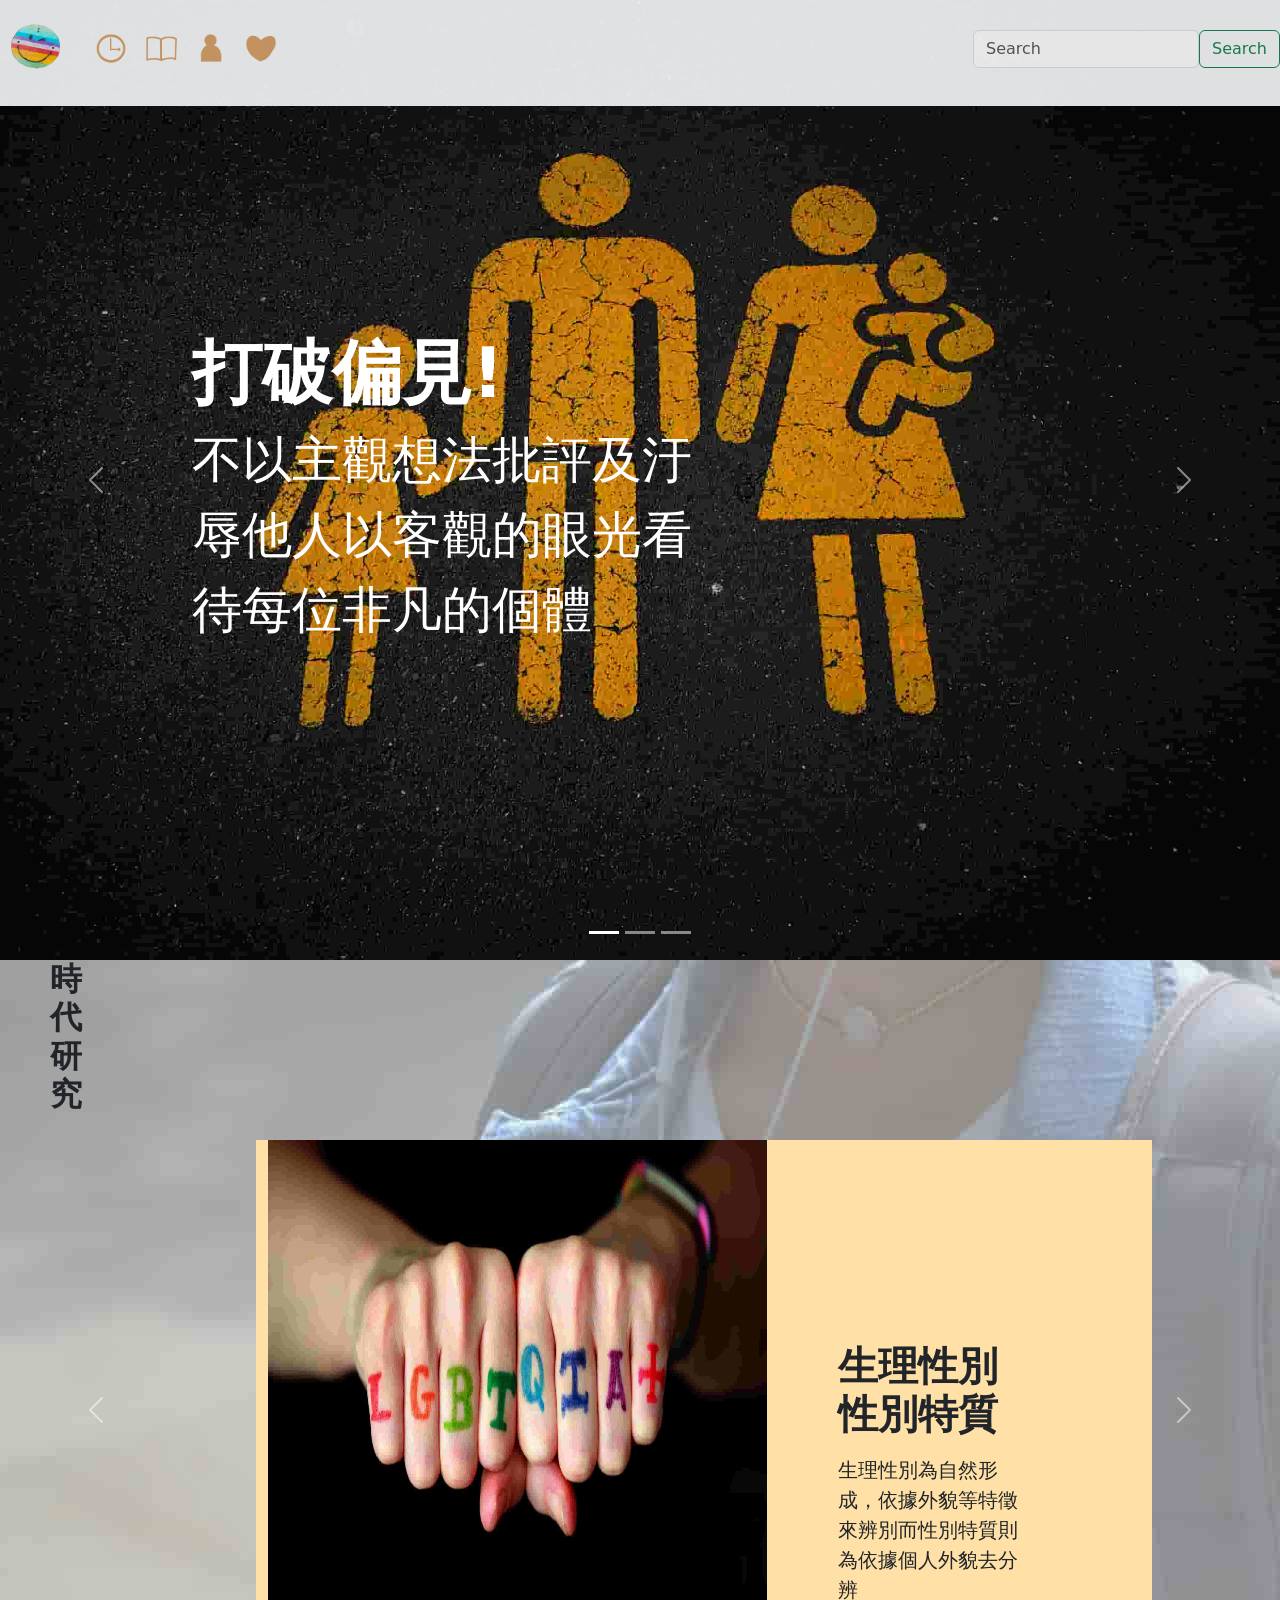
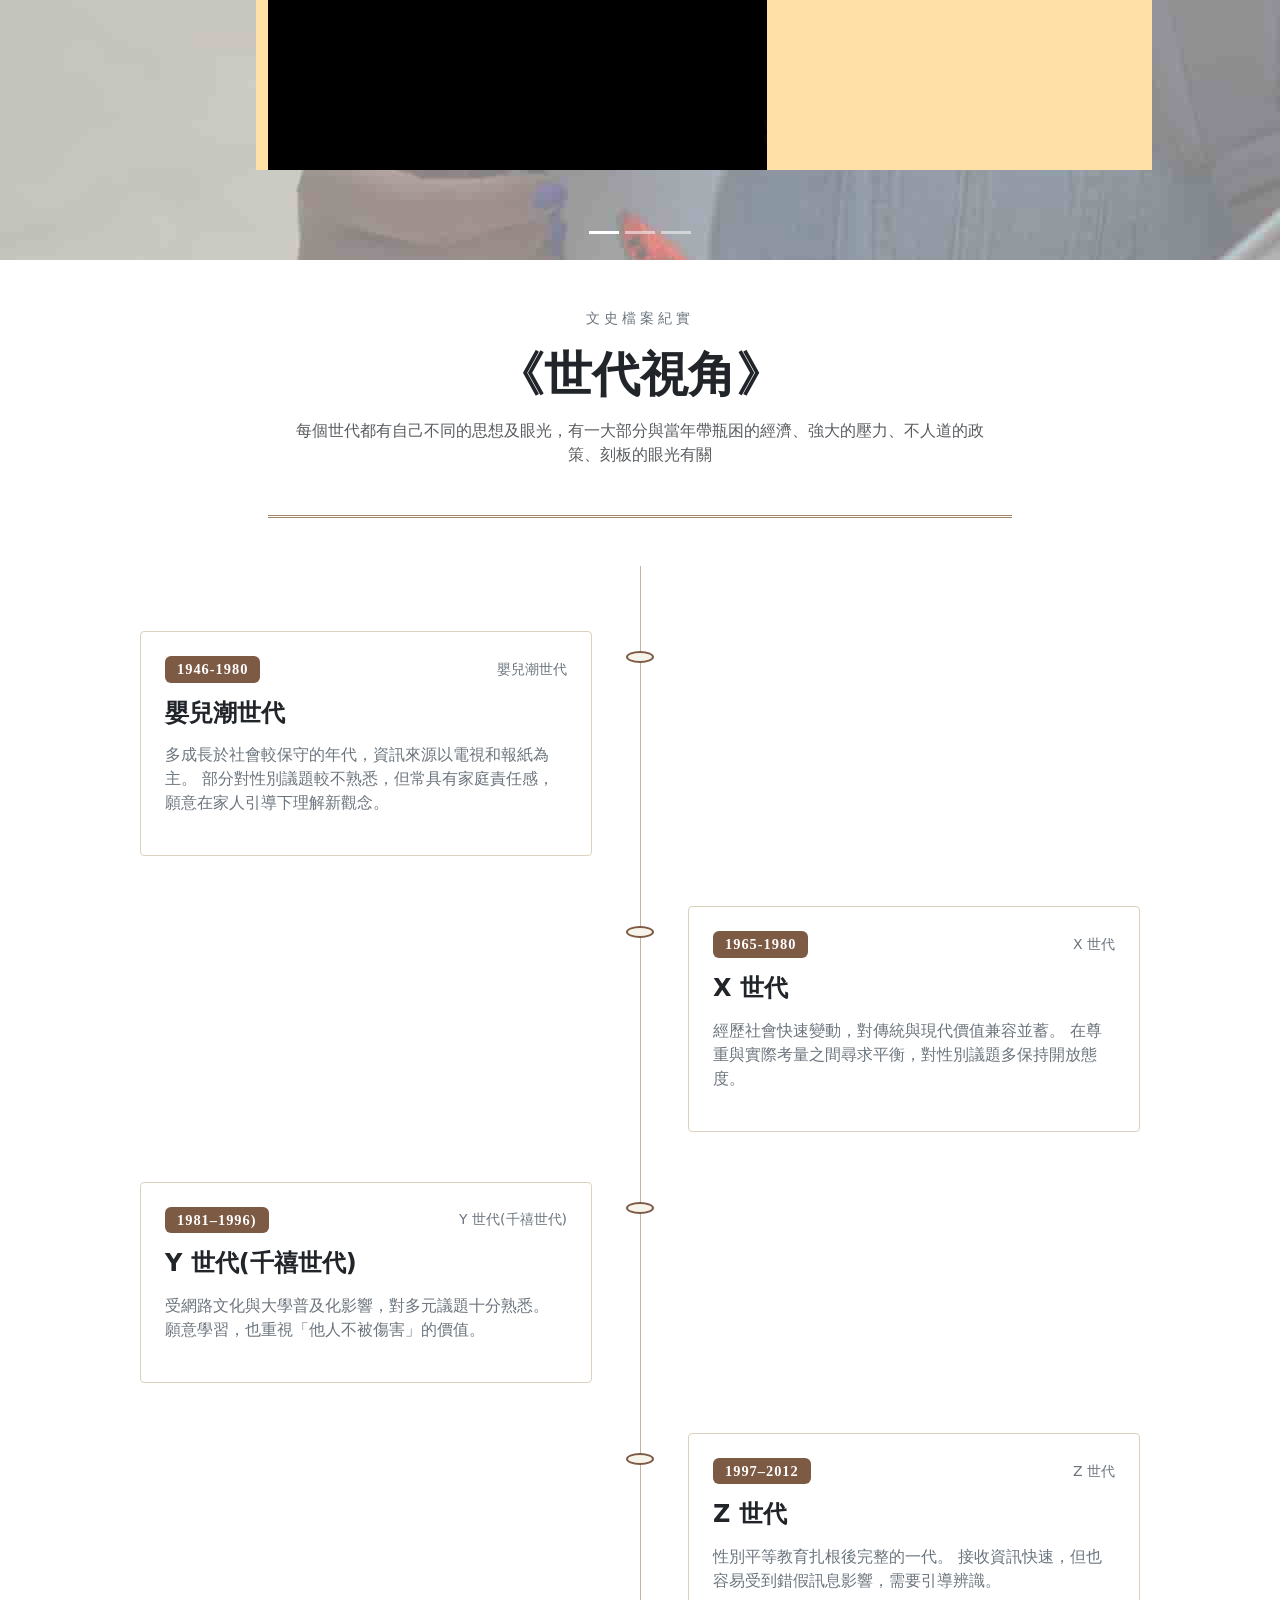
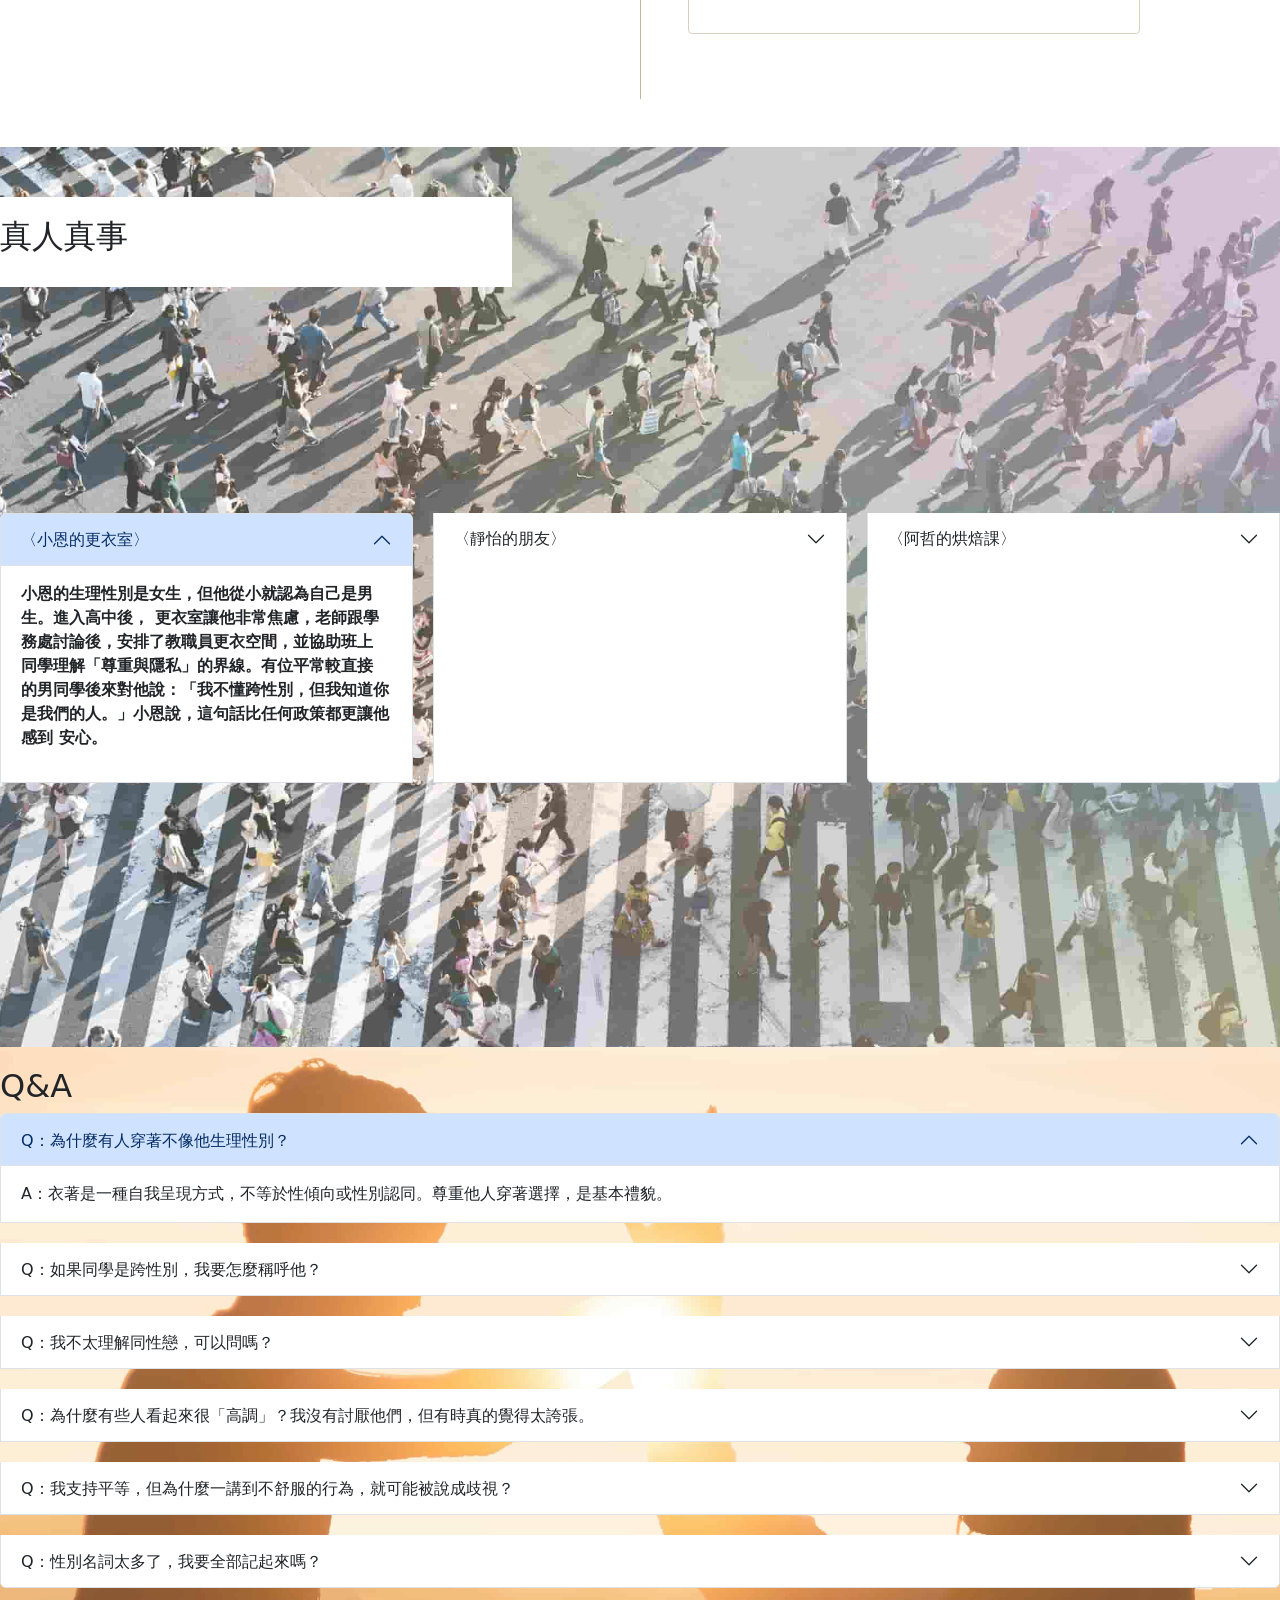
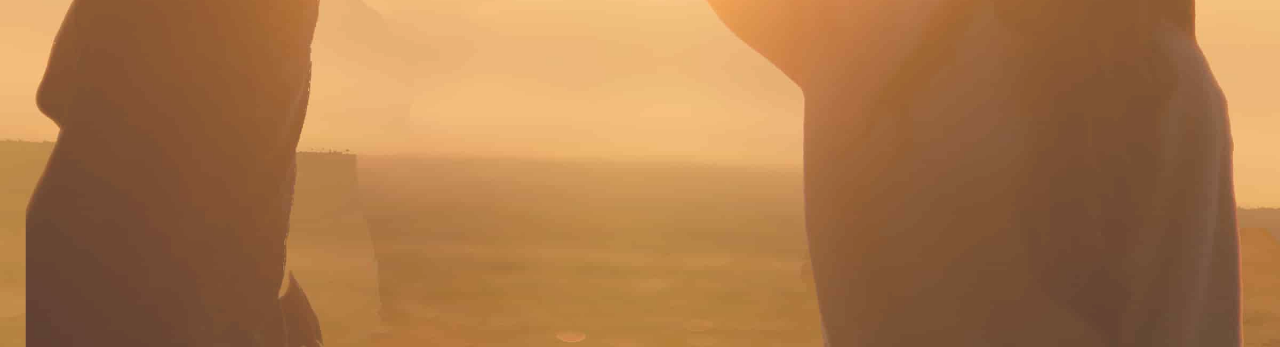
==== WWW/index.html @ a71e32b4 "Add files via upload" ====
<!doctype html>
<html>
    <head>
        <meta charset="utf-8">
        <meta http-equiv="X-UA-Compatible" content="IE=edge">
        <meta name="viewport" content="width=device-width, initial-scale=1.0">
        <title>性世代新性別</title>
        <link href="../css/bootstrap-5.3.8.css" rel="stylesheet" type="text/css">
        <link rel="stylesheet" href="../css/all.css">
        <link rel="shortcut icon" href="../images/tiitle icon.png" type="image/x-icon">
    </head>

    <body>
        <nav class="navbar fixed-top navbar-expand-lg navbar-light bg-light">
             <a class="navbar-brand" href="#">
                <div class="logo">
                    <img src="../images/logo.png" alt="">
                </div>
            </a>
            <button class="navbar-toggler" type="button" data-bs-toggle="collapse" data-bs-target="#navbarSupportedContent1" aria-controls="navbarSupportedContent1" aria-expanded="false" aria-label="Toggle navigation">
                <span class="navbar-toggler-icon"></span>
            </button>
            <div class="collapse navbar-collapse mb-2" id="navbarSupportedContent1">
                 <a class="nav-link" href="#r1"><img src="../images/TIME.png" alt=""></a>
                 <a class="nav-link" href="#r2"><img src="../images/history.png" alt=""></a>
                 <a class="nav-link" href="#r3"><img src="../images/people.png" alt=""></a>
                 <a class="nav-link" href="#r4"><img src="../images/hreart.png" alt=""></a>
                <form class="d-flex ms-auto my-lg-0">
                    <input class="form-control" type="search" placeholder="Search" aria-label="Search">
                    <button class="btn btn-outline-success" type="submit">Search</button>
                </form>
            </div>
        </nav>
        <section id="#">
            <div id="carouselExampleIndicatorhome" class="carousel slide" data-bs-ride="carousel" style="background-color: grey">
                <ol class="carousel-indicators">
                    <div data-bs-target="#carouselExampleIndicatorhome" data-bs-slide-to="0" class="active"></div>
                    <div data-bs-target="#carouselExampleIndicatorhome" data-bs-slide-to="1"></div>
                    <div data-bs-target="#carouselExampleIndicatorhome" data-bs-slide-to="2"></div>
                </ol>
                <div class="carousel-inner" role="listbox">
                    <div class="carousel-item active">
                        <img class="d-block mx-auto w-100 h-100" src="../images/1b.jpg" alt="First slide">
                        <div class="carousel-caption my-0-con">
                            <h1 class="fw-bold">打破偏見!</h1>
                            <p>不以主觀想法批評及汙辱他人以客觀的眼光看待每位非凡的個體</p>
                        </div>
                    </div>
                    <div class="carousel-item"> <img class="d-block mx-auto w-100 h-100" src="../images/1b2.jpg" alt="Second slide">
                        <div class="carousel-caption my-0-con">
                            <h1>給予尊重</h1>
                            <p>面對各式人群不排擠、嘲笑給予尊重接納所有與身具來擁有不同特殊認同的靈魂</p>
                        </div>
                    </div>
                    <div class="carousel-item">
                        <img class="d-block mx-auto w-100 h-100" src="../images/1b3.jpg" alt="Third slide">
                        <div class="carousel-caption my-0-con">
                            <h1>不分他她</h1>
                            <p>不再以客觀的他她去分辨，改以他人所認為的性別認同去稱呼</p>
                        </div>
                    </div>

                    <a class="carousel-control-prev" href="#carouselExampleIndicatorhome" role="button" data-bs-slide="prev">
                        <span class="carousel-control-prev-icon" aria-hidden="true"></span>
                        <span class="visually-hidden">Previous</span>
                    </a>
                    <a class="carousel-control-next" href="#carouselExampleIndicatorhome" role="button" data-bs-slide="next">
                        <span class="carousel-control-next-icon" aria-hidden="true">
                        </span>
                        <span class="visually-hidden">Next</span>
                    </a>
                </div>
            </div>
        </section>

        
        <section id="r1">
            
            <div class="car-sub">
                <div id="carouselExampleIndicators1" class="carousel slide" data-bs-ride="carousel" style="position: relative;">
                    <div class="r1-tit ">
                        <h2 class="fw-bold position-absolute h-100 w-100">時代研究</h2>
                    </div>
                    <ol class="carousel-indicators">
                        <div data-bs-target="#carouselExampleIndicatorhome" data-bs-slide-to="0" class="active"></div>
                        <div data-bs-target="#carouselExampleIndicatorhome" data-bs-slide-to="1"></div>
                        <div data-bs-target="#carouselExampleIndicatorhome" data-bs-slide-to="2"></div>
                    </ol>
                    <div class="carousel-inner" role="listbox">
                        <div class="carousel-item active">
                            <div class="r1-sub">
                                
                                <div class="card-r1">
                                    <div class="container">
                                        <div class="row">
                                            <img class="d-block mx-auto col-sm-12 col-md-7 my-r1-img w-90 h-100" src="../images/2b2.jpg" alt="First slide">
                                            <div class="carousel-caption d-block col-sm-12 col-md-5 my-r1-con text-dark text-start">
                                                <h1 class="fw-bold my-r1-con">生理性別<br>性別特質</h1>
                                                <p class="my-r1-con">生理性別為自然形成，依據外貌等特徵來辨別而性別特質則為依據個人外貌去分辨</p>
                                            </div>
                                        </div>
                                    </div>
                                </div>
                            </div>
                        </div>

                        <div class="carousel-item">
                            <div class="r1-sub">
                                <div class="card-r1">
                                    <div class="container">
                                        <div class="row">
                                            <img class="d-block mx-auto col-sm-12 col-md-7 my-r1-img w-90 h-100" src="../images/2b3.jpg" alt="First slide">
                                            <div class="carousel-caption d-block col-sm-12 col-md-5 my-r1-con text-dark text-start">
                                                <h1 class="fw-bold my-r1-con">性傾向<br>性認同</h1>
                                                <p class="my-r1-con">倆者差別在於前者為對於感情方面的認知，後者為對於自身性別感受的位置</p>
                                            </div>
                                        </div>
                                    </div>
                                </div>
                            </div>
                        </div>
                        <div class="carousel-item">
                            <div class="r1-sub">
                                <div class="card-r1">
                                    <div class="container">
                                        <div class="row">
                                            <img class="d-block mx-auto col-sm-12 col-md-7 my-r1-img w-90 h-100" src="../images/2b.jpg" alt="First slide">
                                            <div class="carousel-caption d-block col-sm-12 col-md-5 my-r1-con text-dark  text-start">
                                                <h1 class="fw-bold my-r1-con">迷思<br>澄清</h1>
                                                <p class="my-r1-con">每個人的外貌天生就不同，非所有女性都應有著溫柔體貼的個性；男性也非所有都應堅強且勇敢</p>
                                            </div>
                                        </div>
                                    </div>
                                </div>
                            </div>
                        </div>
                    </div>
                
            
                    
                    
                    <a class="carousel-control-prev" href="#carouselExampleIndicators1" role="button" data-bs-slide="prev">
                        <span class="carousel-control-prev-icon" aria-hidden="true"></span>
                        <span class="visually-hidden">Previous</span>
                    </a>
                    <a class="carousel-control-next" href="#carouselExampleIndicators1" role="button" data-bs-slide="next">
                        <span class="carousel-control-next-icon" aria-hidden="true"></span>
                        <span class="visually-hidden">Next</span>
                    </a>
                </div>
            </div>
        </section>


        <section id="r2">
             <header class="container mt-5 mb-5 text-center">
        <div class="history-header col-lg-8 mx-auto">
            <p class="text-uppercase mb-2 text-secondary" style="letter-spacing: 4px; font-size: 0.9rem;">文史檔案紀實</p>
            <h1 class="display-5 fw-bold my-3">《世代視角》</h1>
            <p class="lead text-muted fs-6 px-3">
                每個世代都有自己不同的思想及眼光，有一大部分與當年帶瓶困的經濟、強大的壓力、不人道的政策、刻板的眼光有關
            </p>
        </div>
    </header>

    <!-- 2. 純文字時間軸主區 -->
    <main class="container mb-5">
        <div class="timeline">

            <!-- 事件一：靠左 -->
            <div class="row timeline-item">
                <div class="timeline-dot"></div>
                <div class="col-md-6 pe-md-5">
                    <div class="card history-card">
                        <div class="card-body p-4">
                            <div class="d-flex justify-content-between align-items-center mb-3">
                                <span class="badge badge-year">1946-1980</span>
                                <small class="text-secondary">嬰兒潮世代</small>
                            </div>
                            <h3 class="h4 card-title fw-bold mb-3">嬰兒潮世代</h3>
                            <p class="card-text text-secondary mb-3">
                                多成長於社會較保守的年代，資訊來源以電視和報紙為主。
                                部分對性別議題較不熟悉，但常具有家庭責任感，願意在家人引導下理解新觀念。
                            <!-- 史料展開按鈕 -->
                            <a href="#archive-1" class="text-decoration-none small text-dark fw-bold" data-bs-toggle="collapse" style="border-bottom: 1px dashed #7d5a44;">
                              
                            </a>
                            
                            <!-- 摺疊史料區 -->
                            <div class="collapse mt-3" id="archive-1">
                                <div class="p-3 archive-box text-muted">
                                    「這部作品的目的是把分散在地球上的知識聚集起來……好讓我們的子孫因為更有知識，而變得更幸福、更美德。」——狄德羅《百科全書序言》
                                </div>
                            </div>
                        </div>
                    </div>
                </div>
                <div class="col-md-6"></div>
            </div>

            <!-- 事件二：靠右 (使用 flex-md-row-reverse) -->
            <div class="row timeline-item flex-md-row-reverse">
                <div class="timeline-dot"></div>
                <div class="col-md-6 ps-md-5">
                    <div class="card history-card">
                        <div class="card-body p-4">
                            <div class="d-flex justify-content-between align-items-center mb-3">
                                <span class="badge badge-year">1965-1980</span>
                                <small class="text-secondary"> X 世代</small>
                            </div>
                            <h3 class="h4 card-title fw-bold mb-3">X 世代</h3>
                            <p class="card-text text-secondary mb-3">
                               經歷社會快速變動，對傳統與現代價值兼容並蓄。
                                在尊重與實際考量之間尋求平衡，對性別議題多保持開放態度。
                            <a href="#archive-2" class="text-decoration-none small text-dark fw-bold" data-bs-toggle="collapse" style="border-bottom: 1px dashed #7d5a44;">
                              
                            </a>
                            
                            <div class="collapse mt-3" id="archive-2">
                                <div class="p-3 archive-box text-muted">
                                    「人生而自由，但卻無往不在枷鎖之中。自以為是其他一切主人的人，反而比其他一切更是奴隸。」——盧梭《社會契約論》第一章
                                </div>
                            </div>
                        </div>
                    </div>
                </div>
                <div class="col-md-6"></div>
            </div>

            <!-- 事件三：靠左 -->
            <div class="row timeline-item">
                <div class="timeline-dot">

                </div>
                <div class="col-md-6 pe-md-5">
                    <div class="card history-card">
                        <div class="card-body p-4">
                            <div class="d-flex justify-content-between align-items-center mb-3">
                                <span class="badge badge-year">1981–1996)</span>
                                <small class="text-secondary">Y 世代(千禧世代)</small>
                            </div>
                            <h3 class="h4 card-title fw-bold mb-3">Y 世代(千禧世代)</h3>
                            <p class="card-text text-secondary mb-3">
                                受網路文化與大學普及化影響，對多元議題十分熟悉。
                                願意學習，也重視「他人不被傷害」的價值。
                            </p>
                        </div>
                    </div>
                </div>
                
                <div class="col-md-6"></div>
            </div>
              <div class="row timeline-item flex-md-row-reverse">
                <div class="timeline-dot"></div>
                <div class="col-md-6 ps-md-5">
                    <div class="card history-card">
                        <div class="card-body p-4">
                            <div class="d-flex justify-content-between align-items-center mb-3">
                                <span class="badge badge-year">1997–2012</span>
                                <small class="text-secondary">  Z 世代</small>
                            </div>
                            <h3 class="h4 card-title fw-bold mb-3"> Z 世代</h3>
                            <p class="card-text text-secondary mb-3">
                               性別平等教育扎根後完整的一代。
                                接收資訊快速，但也容易受到錯假訊息影響，需要引導辨識。
                            <a href="#archive-2" class="text-decoration-none small text-dark fw-bold" data-bs-toggle="collapse" style="border-bottom: 1px dashed #7d5a44;">
                              
                            </a>
                            
                            <div class="collapse mt-3" id="archive-2">
                                <div class="p-3 archive-box text-muted">
                                    「人生而自由，但卻無往不在枷鎖之中。自以為是其他一切主人的人，反而比其他一切更是奴隸。」——盧梭《社會契約論》第一章
                                </div>
                            </div>
                        </div>
                    </div>
                </div>
                <div class="col-md-6"></div>
            </div>

        </div>
    </main>
        </section>


       <section id="r3">
            <div class="r3-sub">
                <div class="r3-card">
                    <div class="r3-tit fw-bold">
                        <h2>真人真事</h2>
                    </div>
                    </div>
                    <div class="r3-sec">
                        <div class="accordion" id="accordion1">
                            
                            <!-- 項目一 -->
                            <div class="accordion-item">
                                <h2 class="accordion-header" id="headingOne1">
                                    <!-- 💡 關鍵 1：data-bs-target 對準 #collapseOne -->
                                    <button class="accordion-button" type="button" data-bs-toggle="collapse" data-bs-target="#collapseOne" aria-expanded="true" aria-controls="collapseOne"> 
                                        〈小恩的更衣室〉 
                                    </button>
                                </h2>
                                <!-- 💡 關鍵 2：id 必須剛好叫 collapseOne -->
                                <div id="collapseOne" class="accordion-collapse collapse show fw-bold " aria-labelledby="headingOne1" data-bs-parent="#accordion1">
                                    <div class="accordion-body "> <p>小恩的生理性別是女生，但他從小就認為自己是男生。進入高中後，
                                        更衣室讓他非常焦慮，老師跟學務處討論後，安排了教職員更衣空間，並協助班上
                                        同學理解「尊重與隱私」的界線。有位平常較直接
                                        的男同學後來對他說：「我不懂跨性別，但我知道你是我們的人。」小恩說，這句話比任何政策都更讓他感到
                                        安心。</p>
                                    </div>
                                </div>
                            </div>

                            <!-- 項目二 -->
                            <div class="accordion-item">
                                <h2 class="accordion-header" id="headingTwo1">
                                    <!-- 💡 關鍵 1：data-bs-target 對準 #collapseTwo -->
                                    <button class="accordion-button collapsed" type="button" data-bs-toggle="collapse" data-bs-target="#collapseTwo" aria-expanded="false" aria-controls="collapseTwo"> 
                                        〈靜怡的朋友〉
                                    </button>
                                </h2>
                                <!-- 💡 關鍵 2：id 必須剛好叫 collapseTwo -->
                                <div id="collapseTwo" class="accordion-collapse collapse fw-bold" aria-labelledby="headingTwo1" data-bs-parent="#accordion1">
                                    <div class="accordion-body"> <p>靜怡一直覺得自己跟多元性別議題沒關係，直到她發現班上兩位同性戀朋友在下課時
                                                                    總是刻意保持距離。
                                                                    某天她問其中一位朋友原因，他只回答：「我怕有人不舒服。」
                                                                    靜怡說：「但你們只是牽手啊。」
                                                                    朋友回她：「對你是牽手，對別人可能是話柄。」
                                                                    靜怡那天開始明白，「平等」不是大家一樣，而是讓每個人都能安心存在。
                                                                </p>
                                    </div>
                                </div>
                            </div>

                            <!-- 項目三 -->
                            <div class="accordion-item">
                                <h2 class="accordion-header" id="headingThree1">
                                    <!-- 💡 關鍵 1：data-bs-target 對準 #collapseThree -->
                                    <button class="accordion-button collapsed" type="button" data-bs-toggle="collapse" data-bs-target="#collapseThree" aria-expanded="false" aria-controls="collapseThree"> 
                                        〈阿哲的烘焙課〉
                                    </button>
                                </h2>
                                <!-- 💡 關鍵 2：id 必須剛好叫 collapseThree -->
                                <div id="collapseThree" class="accordion-collapse collapse  fw-bold" aria-labelledby="headingThree1" data-bs-parent="#accordion1">
                                    <div class="accordion-body"><p>阿哲國三時就喜歡做甜點，但幾次被同學說「男生玩這個很奇怪」。升上高中後，他
                                                                在家政課示範蛋糕製作，許多人第一次看到男生在台前如此專注。
                                                                原本常取笑他的人，在吃到蛋糕後改口稱讚，甚至向阿哲請教技巧。
                                                                阿哲說，他不是想證明什麼，而是想做自己喜歡的事。而當同學開始欣賞他的專長
                                                                時，他第一次感到「原來我可以這樣被看見」 
                                                                </p>
                                    </div>
                                </div>
                            </div>
                        </div>
                    </div>
                </div>
            </div>
        </section>
        <section id="r4">
            <div class="r4-con">
                <div class="r4-sub">
                     <div class="r4-tit">
                        <h2>Q&A</h2>
                    </div>
                    <div class="accordion" id="accordion2">
                        <div class="accordion-item">
                            <h2 class="accordion-header" id="headingOne1">
                                <button class="accordion-button" type="button" data-bs-toggle="collapse" data-bs-target="#UNIQID-SET-collapseOne" aria-expanded="true" aria-controls="UNIQID-SET-collapseOne"> Q：為什麼有人穿著不像他生理性別？ </button>
                            </h2>
                            <div id="UNIQID-SET-collapseOne" class="accordion-collapse collapse show" aria-labelledby="headingOne1" data-bs-parent="#accordion2">
                                <div class="accordion-body">A：衣著是一種自我呈現方式，不等於性傾向或性別認同。尊重他人穿著選擇，是基本禮貌。</div>
                            </div>
                        </div>
                        <div class="accordion-item">
                            <h2 class="accordion-header" id="headingTwo1">
                                <button class="accordion-button collapsed" type="button" data-bs-toggle="collapse" data-bs-target="#UNIQID-SET-collapseTwo" aria-expanded="false" aria-controls="UNIQID-SET-collapseTwo"> Q：如果同學是跨性別，我要怎麼稱呼他？</button>
                            </h2>
                            <div id="UNIQID-SET-collapseTwo" class="accordion-collapse collapse" aria-labelledby="headingTwo1" data-bs-parent="#accordion2">
                                <div class="accordion-body">A：直接問他希望被稱作的名字或代稱。這是一種友善行為，不是冒犯</div>
                            </div>
                        </div>
                        <div class="accordion-item">
                            <h2 class="accordion-header" id="headingThree1">
                                <button class="accordion-button collapsed" type="button" data-bs-toggle="collapse" data-bs-target="#UNIQID-SET-collapseThree" aria-expanded="false" aria-controls="UNIQID-SET-collapseThree"> Q：我不太理解同性戀，可以問嗎？</button>
                            </h2>
                            <div id="UNIQID-SET-collapseThree" class="accordion-collapse collapse" aria-labelledby="headingThree1" data-bs-parent="#accordion2">
                                <div class="accordion-body"> A：可以，以尊重的方式詢問即可。每個人都有不懂的時候，願意理解比懂多少更重要</div>
                            </div>
                        </div>
                        <div class="accordion-item">
                            <h2 class="accordion-header" id="heading4">
                                <button class="accordion-button collapsed" type="button" data-bs-toggle="collapse" data-bs-target="#UNIQID-SET-collapse4" aria-expanded="false" aria-controls="UNIQID-SET-collapse4"> Q：為什麼有些人看起來很「高調」？我沒有討厭他們，但有時真的覺得太誇張。</button>
                            </h2>
                            <div id="UNIQID-SET-collapse4" class="accordion-collapse collapse" aria-labelledby="heading4" data-bs-parent="#accordion2">
                                <div class="accordion-body">A：你看到的是「敢做自己的那群人」。越感到安全的人越敢外放，而不少性少數長期在不安全的環境中成長，因此需要透過可見度來被看見、被理解。外放只是其中一種風格，不代表整個族群</div>
                            </div>
                        </div>
                        <div class="accordion-item">
                            <h2 class="accordion-header" id="heading5">
                                <button class="accordion-button collapsed" type="button" data-bs-toggle="collapse" data-bs-target="#UNIQID-SET-collapse5" aria-expanded="false" aria-controls="UNIQID-SET-collapse5"> Q：我支持平等，但為什麼一講到不舒服的行為，就可能被說成歧視？</button>
                            </h2>
                            <div id="UNIQID-SET-collapse5" class="accordion-collapse collapse" aria-labelledby="heading5" data-bs-parent="#accordion2">
                                <div class="accordion-body">A：因為在敏感議題中，容易把「批評行為」誤認成「攻擊身分」。你可以討論行為，但不能把身分當成問題。成熟的平等，是能分辨兩者差異，也讓彼此能安心溝通。</div>
                            </div>
                        </div>
                        <div class="accordion-item">
                            <h2 class="accordion-header" id="heading6">
                                <button class="accordion-button collapsed" type="button" data-bs-toggle="collapse" data-bs-target="#UNIQID-SET-collapse6" aria-expanded="false" aria-controls="UNIQID-SET-collapse6"> Q：性別名詞太多了，我要全部記起來嗎？</button>
                            </h2>
                            <div id="UNIQID-SET-collapse6" class="accordion-collapse collapse" aria-labelledby="heading6" data-bs-parent="#accordion2">
                                <div class="accordion-body">A：不用。就像顏色有成千上萬的色號，重點不是全部背起來，而是知道世界有很多「不只男女」的樣貌。你不需要都懂，只需要願意承認：別人的存在方式跟你不同，也同樣值得被看見和尊重</div>
                            </div>
                        </div>
                    </div>
                </div>
            </div>
        </section>
        <script src="../js/popper-2.11.8.min.js"></script>
        <script src="../js/bootstrap-5.3.8.js"></script>
        <script src="../js/all.js"></script>
    </body>
</html>
---- css/all.css ----
body{
    scroll-behavior: smooth;
      
}

.navbar{
    opacity: 0.9;
}
.logo img{
    width: 70px;
    height: 80px;
}
.nav-link img{
    width: 50px;
    height: 50px;
    gap: 20px;
    
}
.my-0-con{
    display: inline-block;
    margin-bottom: 20%;
    width: 40%;
    text-align: left;
}
.my-0-con p{
    font-size: 50px;
}
.my-0-con h1{
    font-size: 70px;
}

.my-r1-con{
    margin-left: 35%;
    margin-bottom: 10%;
}
.my-r1-con p{
font-size: 20px;
margin-right: 10%;

}
.r1-tit{
    position: absolute;
    z-index: 10;
    display:inline-block;
    transform: translateX(50px);
}
.my-r1-con h1{
    margin-bottom: 5%;
    
}
.my-r1-img{
    position: absolute;
    
}
.card-r1{
    background: rgb(255, 224, 166);
    top: 20%;
    width: 70%;
    height: 70%;
    position: relative;
    margin-left: 20%;
}

.r1-sub{
    position: relative;
    background-color: #ffffff;
    z-index: 1;
    width: 100%;
    height: 100vh;
    overflow: hidden;
}
.car-sub{
    position: relative;
    z-index: 20;
}
.r1-sub::before{
    content: "";
    position: absolute;
    z-index: -1;
    background: url("../images/1b3.jpg");
    inset:0;
    opacity: 0.5;
}
.image-container {
       position: relative;
       display: inline-block;
   }
   /* 彈出內容的樣式 */
   .info-box {
       display: none; /* 預設隱藏 */
       margin-top: 15px;
       padding: 15px;
       border: 1px solid #ccc;
       background-color: #f9f9f9;
       border-radius: 5px;
       max-width: 400px;
   }
.r2-sub{
    background: #ffffff;
    position: relative;
    width: 100%;
    height: 100vh;
    z-index: 1;
}
.r2-sub::before{
    content: '';
    inset: 0;
    position: absolute;
    background: url("../images/3b.jpg") center/cover no-repeat;
    opacity: 0.8;
    z-index: -1;
}
.r2-img-con img{
    position: relative;
    height: 100vh;
    width: 80%;
}
.r2-icon-con img{
    position: absolute;
    z-index: 50;
    width: 80px;
    height:100px;
}
#accordion1{
    display:flex;
    gap:20px;
}

#accordion1 .accordion-item{
    flex:1;
}
.r3-sub{
    position: relative;
    background: #ffffff;
    overflow: hidden;
    width: 100%;
    height: 100vh;
    z-index: 1;
}
.r3-sub::before{
    position: absolute;
    opacity: 0.8;
    inset: 0;
    content: '';
    background: url("../images/3b-1.jpg")center/cover no-repeat;
    z-index: -1;
}
.r3-sec{
    margin-top: 20%;
}
.r3-tit{
    display: inline-block;
        transform: translateY(20px);
}
.r3-card{
    background: #ffffff;
    width: 40%;
    height: 10%;
    transform: translateY(50px);

}
.r4-tit{
    display: inline-block;
    transform: translateY(20px);
}

   .r4-sub{
            position: relative;
            background: #ffffff;
            overflow: hidden;
            width: 100%;
            height:100vh;
            z-index: 1;

        }
        .r4-sub::before{
            position: absolute;
            content: "";
            inset: 0;
            background: url("../images/4b.jpg")center /cover no-repeat;
            opacity: 0.8;
            z-index: -1;
        }
        .accordion{
            transform:translateY(20px);
        }
        .accordion-item{
            margin-bottom: 20px;
        }
        body,html
        {cursor: url('../images/mouse.png'), auto;}
        a, button, input[type="button"], input[type="submit"], .clickable {
  /* 替換成你的點擊手指滑鼠圖片 */
            cursor: url('../images/buttom.png'), pointer !important;
            }
            p, span, h1, h2, h3, h4, h5, h6, input, textarea, li {
            /* 替換成你的文字 I 型滑鼠圖片 */
            cursor: url('../images/texthover.png'), text;
            }

@media (max-width:768px){

    .my-0-con p{
    font-size: 10px;
    }
.my-0-con h1{
    font-size: 30px;
    }
    .card-r1{
    margin-left: 0%;
    width: 100%;
    height:50vh;
   transform: translateY(-20%);
}
    .my-r1-con{
    margin-left: 0%;
    transform: translateY(95%);

   
}
.r1-tit{
    display: inline-block;
    transform:translateY(10px) translateX(60px);
    color: #fcfbfa;
    }
    .accordion-body p{
        font-size: 10px;
    }
    .r3-tit{
        display: inline-block;
        transform: translateY(10px);
        }
        .r3-card{
            background: #ffffff;
            width: 40%;
            height: 8%;
            transform: translateY(5px);

        }
        .accordion-item{
            transform: translateY(-10%);
        }
     
 
}





.history-header {
            border-bottom: 3px double #a08569; /* 雙線邊框營造書籍感 */
            padding-bottom: 2rem;
        }

        /* 垂直時間軸主幹 */
        .timeline {
            position: relative;
            max-width: 1000px;
            margin: 0 auto;
            padding: 40px 0;
        }

        /* 在中央畫一條優雅細線 */
        .timeline::after {
            content: '';
            position: absolute;
            width: 1px;
            background-color: #c4b49e;
            top: 0;
            bottom: 0;
            left: 50%;
            margin-left: -0.5px;
        }

        /* 時間軸節點容器 */
        .timeline-item {
            padding: 25px 0;
            position: relative;
        }

        /* 時間軸上的古風空心圓點 */
        .timeline-dot {
            width: 12px;
            height: 12px;
            background-color: #f7f4eb;
            border: 2px solid #7d5a44;
            border-radius: 50%;
            position: absolute;
            left: 50%;
            top: 45px;
            transform: translateX(-50%);
            z-index: 2;
        }

        /* 純文字卡片優化（移除圖片後，改用邊框與左側色條凸顯質感） */
        .history-card {
            border: 1px solid #dcd1be !important;
            background-color: #ffffff;
            border-radius: 4px;
            transition: all 0.3s ease;
        }
        
        /* 讓文字卡片滑過時有微幅沉降感 */
        .history-card:hover {
            border-color: #7d5a44 !important;
            box-shadow: 0 4px 15px rgba(125, 90, 68, 0.05);
        }

        /* 年份徽章自訂樣式 */
        .badge-year {
            background-color: #7d5a44;
            color: #ffffff;
            font-family: 'Times New Roman', serif;
            font-size: 0.9rem;
            letter-spacing: 1px;
            padding: 6px 12px;
        }

        /* 史料文獻折疊區樣式 */
        .archive-box {
            background-color: #fcfbfa;
            border-left: 3px solid #a08569;
            font-size: 0.95rem;
        }

        /* 手機版自適應優化：時間軸線移至最左側 */
        @media (max-width: 767.98px) {
            .timeline::after {
                left: 20px;
            }
            .timeline-dot {
                left: 20px;
                transform: none;
            }
            .timeline-item .col-md-6 {
                padding-left: 45px ;
                padding-right: 15px ;
            }
            .carousel-item{
                height: 100vh;
            }
        }
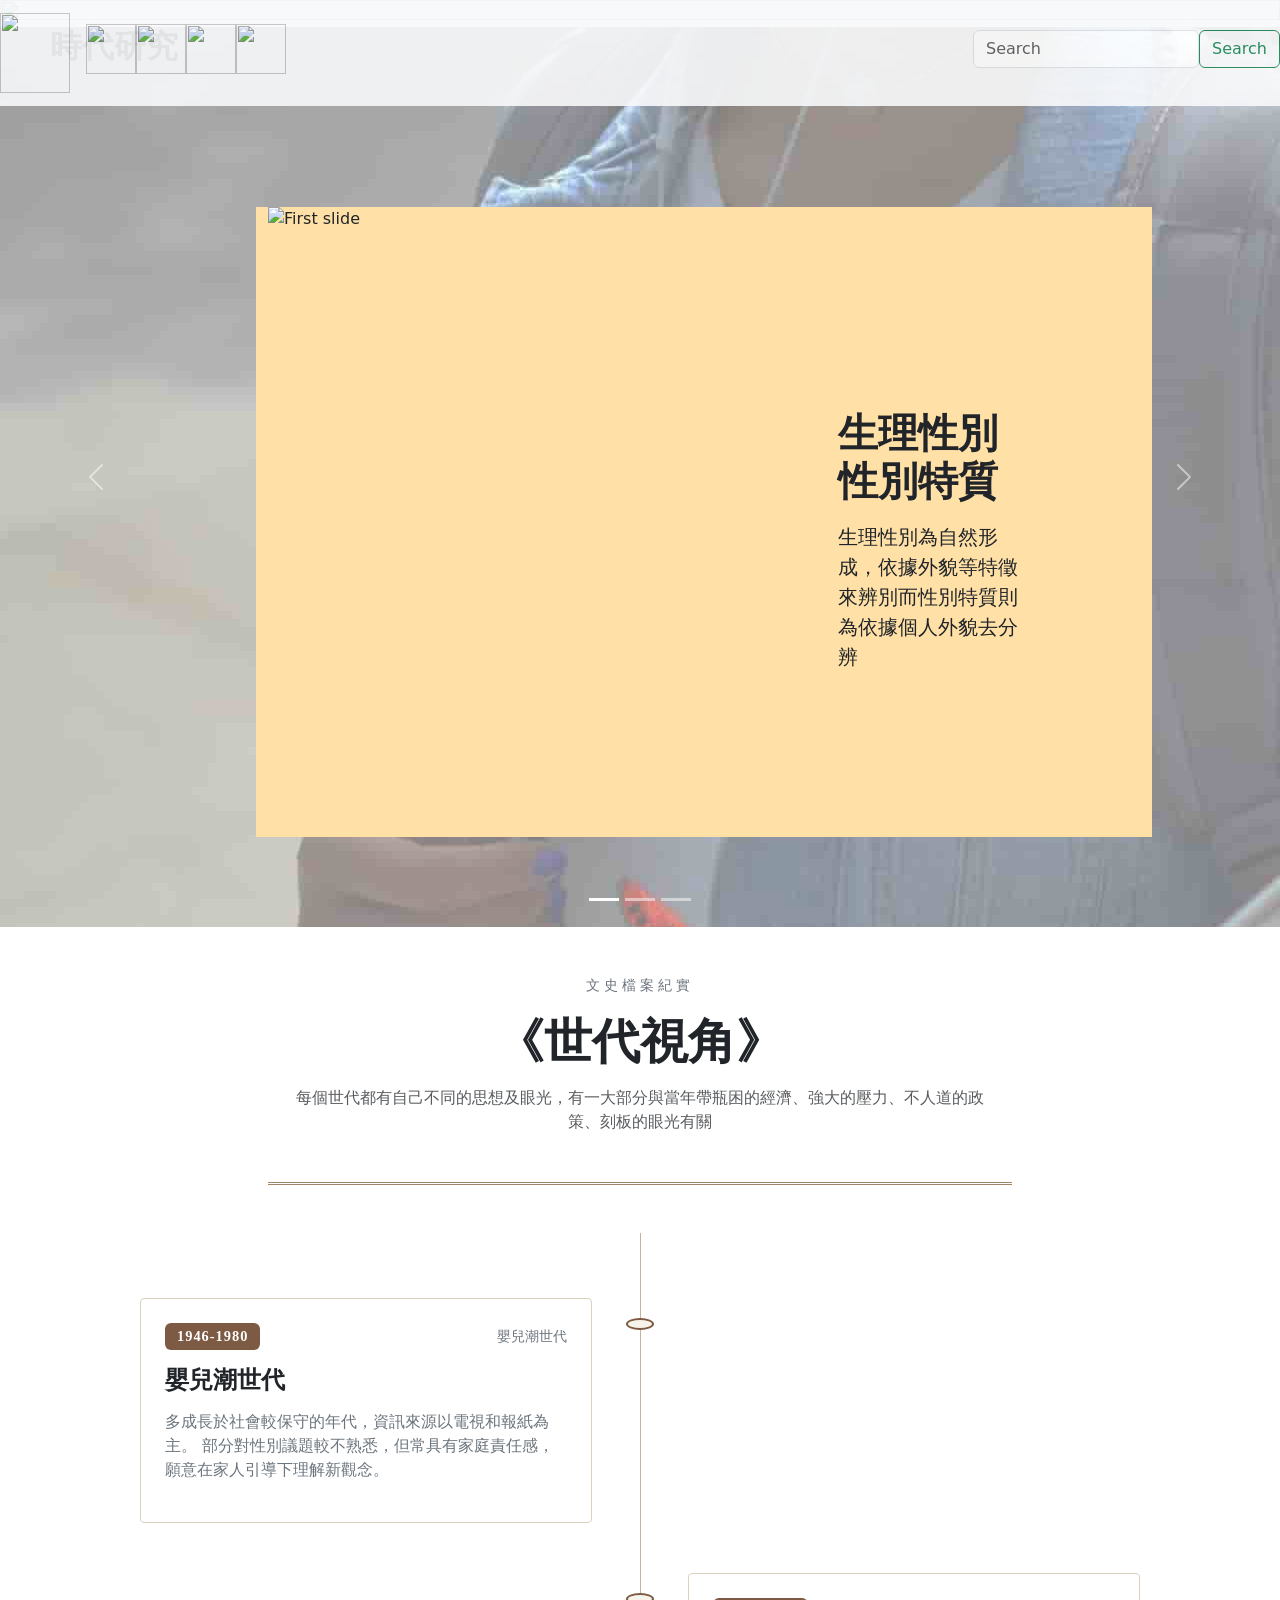
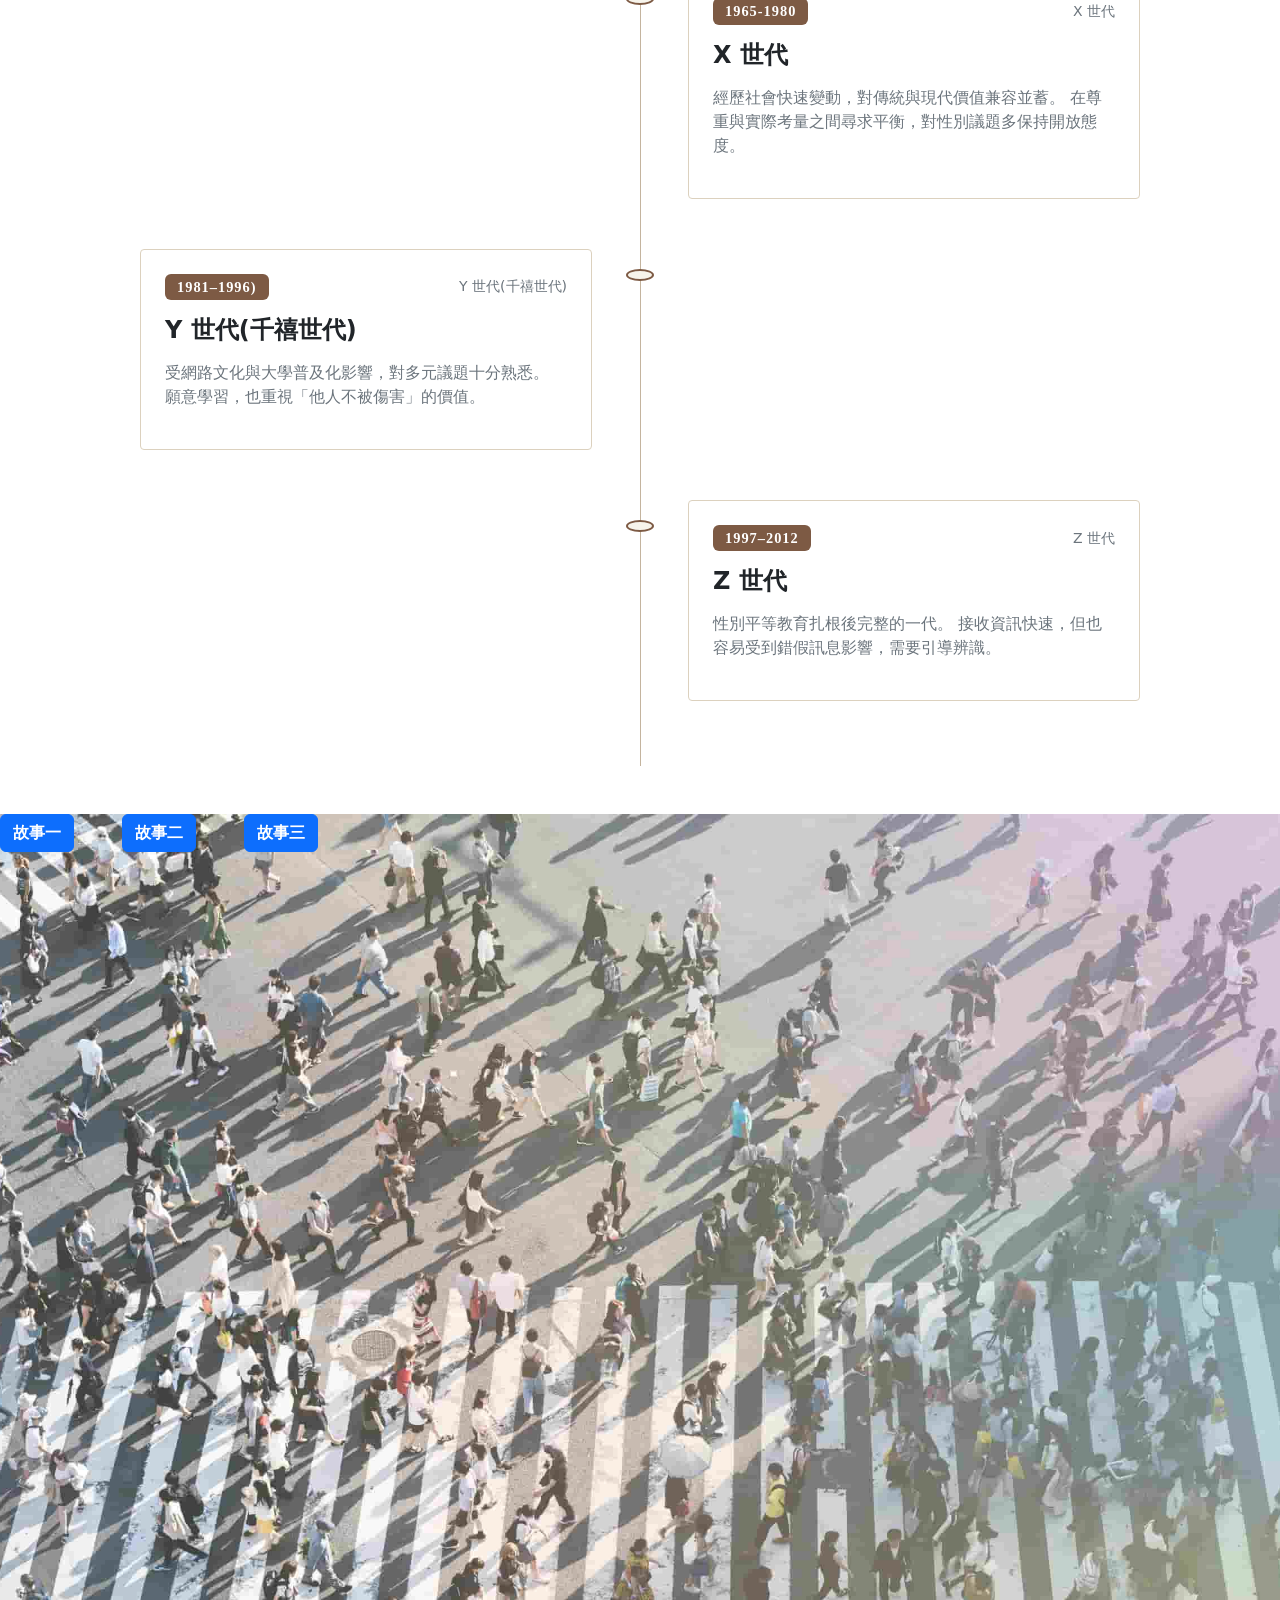
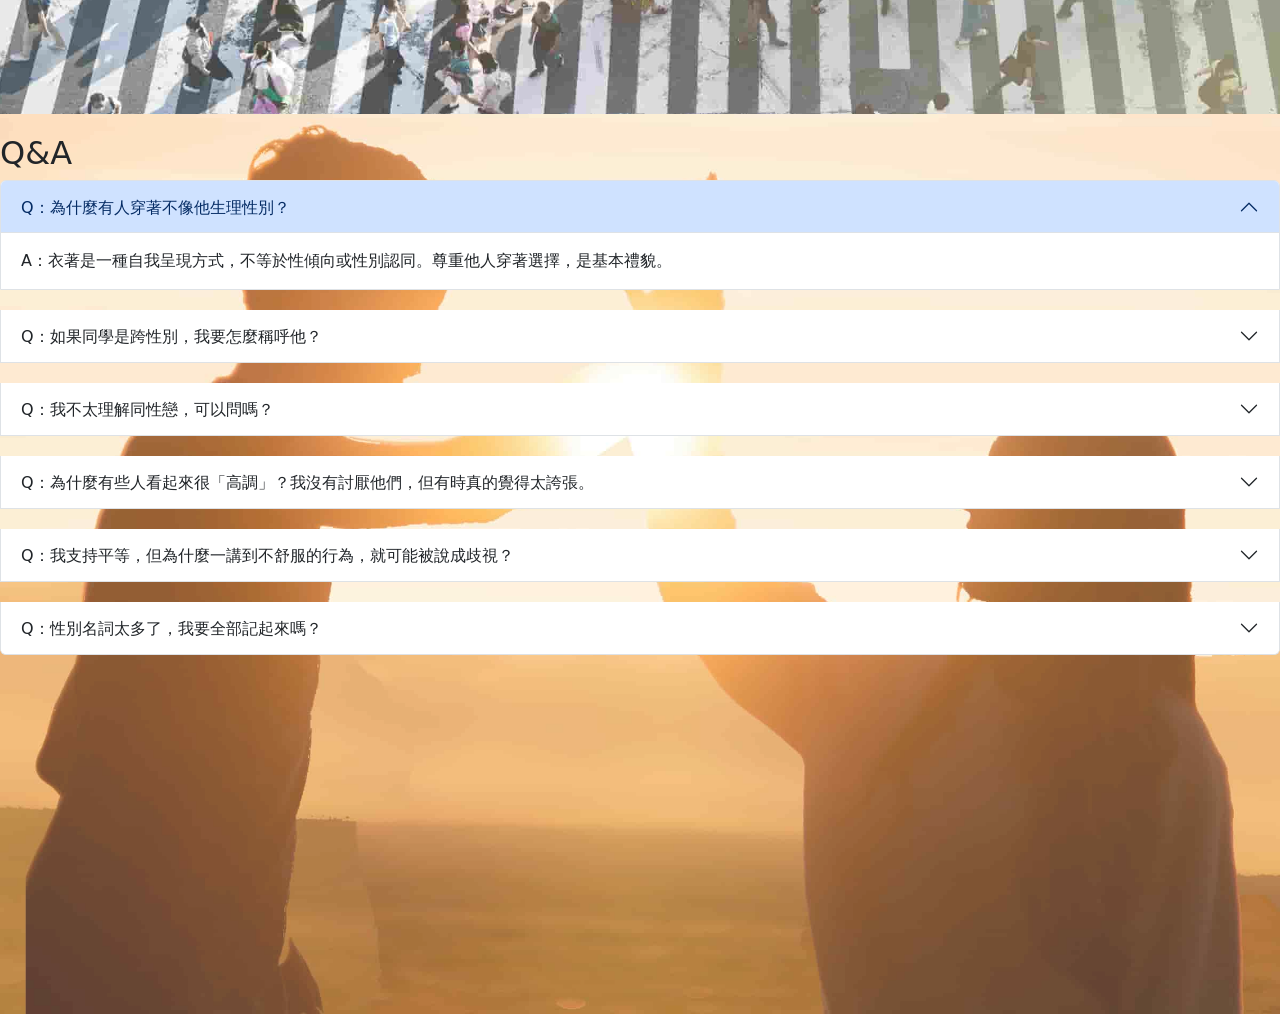
==== commit 68f979dc: "Add files via upload" ====
--- a/WWW/index.html
+++ b/WWW/index.html
@@ -14,17 +14,17 @@
         <nav class="navbar fixed-top navbar-expand-lg navbar-light bg-light">
              <a class="navbar-brand" href="#">
                 <div class="logo">
-                    <img src="../images/logo.png" alt="">
+                    <img src="images/logo.png" alt="">
                 </div>
             </a>
             <button class="navbar-toggler" type="button" data-bs-toggle="collapse" data-bs-target="#navbarSupportedContent1" aria-controls="navbarSupportedContent1" aria-expanded="false" aria-label="Toggle navigation">
                 <span class="navbar-toggler-icon"></span>
             </button>
             <div class="collapse navbar-collapse mb-2" id="navbarSupportedContent1">
-                 <a class="nav-link" href="#r1"><img src="../images/TIME.png" alt=""></a>
-                 <a class="nav-link" href="#r2"><img src="../images/history.png" alt=""></a>
-                 <a class="nav-link" href="#r3"><img src="../images/people.png" alt=""></a>
-                 <a class="nav-link" href="#r4"><img src="../images/hreart.png" alt=""></a>
+                 <a class="nav-link" href="#r1"><img src="images/TIME.png" alt=""></a>
+                 <a class="nav-link" href="#r2"><img src="images/history.png" alt=""></a>
+                 <a class="nav-link" href="#r3"><img src="images/people.png" alt=""></a>
+                 <a class="nav-link" href="#r4"><img src="images/hreart.png" alt=""></a>
                 <form class="d-flex ms-auto my-lg-0">
                     <input class="form-control" type="search" placeholder="Search" aria-label="Search">
                     <button class="btn btn-outline-success" type="submit">Search</button>
@@ -32,44 +32,40 @@
             </div>
         </nav>
         <section id="#">
-            <div id="carouselExampleIndicatorhome" class="carousel slide" data-bs-ride="carousel" style="background-color: grey">
-                <ol class="carousel-indicators">
-                    <div data-bs-target="#carouselExampleIndicatorhome" data-bs-slide-to="0" class="active"></div>
-                    <div data-bs-target="#carouselExampleIndicatorhome" data-bs-slide-to="1"></div>
-                    <div data-bs-target="#carouselExampleIndicatorhome" data-bs-slide-to="2"></div>
-                </ol>
-                <div class="carousel-inner" role="listbox">
+            <div class="carousel slide carousel-fade" id="titi" data-bs-ride="carousel">
+                <div class="carousel-inner">
                     <div class="carousel-item active">
-                        <img class="d-block mx-auto w-100 h-100" src="../images/1b.jpg" alt="First slide">
-                        <div class="carousel-caption my-0-con">
-                            <h1 class="fw-bold">打破偏見!</h1>
-                            <p>不以主觀想法批評及汙辱他人以客觀的眼光看待每位非凡的個體</p>
-                        </div>
-                    </div>
-                    <div class="carousel-item"> <img class="d-block mx-auto w-100 h-100" src="../images/1b2.jpg" alt="Second slide">
-                        <div class="carousel-caption my-0-con">
-                            <h1>給予尊重</h1>
-                            <p>面對各式人群不排擠、嘲笑給予尊重接納所有與身具來擁有不同特殊認同的靈魂</p>
+                        <img src="images/1b.png" alt="" class="d-block w-100 h-100">
+                        <div class="carousel-caption">
+                            <h1 class="my-0-h1 d-block">打破偏見!</h1>
+                            <p class="my-0-p d-block">不以主觀想法批評及汙辱他人以客觀的眼光看待每位非凡的個體</p>                   
                         </div>
                     </div>
                     <div class="carousel-item">
-                        <img class="d-block mx-auto w-100 h-100" src="../images/1b3.jpg" alt="Third slide">
-                        <div class="carousel-caption my-0-con">
-                            <h1>不分他她</h1>
-                            <p>不再以客觀的他她去分辨，改以他人所認為的性別認同去稱呼</p>
-                        </div>
-                    </div>
-
-                    <a class="carousel-control-prev" href="#carouselExampleIndicatorhome" role="button" data-bs-slide="prev">
-                        <span class="carousel-control-prev-icon" aria-hidden="true"></span>
-                        <span class="visually-hidden">Previous</span>
-                    </a>
-                    <a class="carousel-control-next" href="#carouselExampleIndicatorhome" role="button" data-bs-slide="next">
-                        <span class="carousel-control-next-icon" aria-hidden="true">
-                        </span>
-                        <span class="visually-hidden">Next</span>
-                    </a>
-                </div>
+                        <img src="images/1b2.png" alt="" class="d-block w-100 h-100">
+                        <div class="carousel-caption">
+                            <h1 class="my-0-h1">給予尊重</h1>
+                            <p class="my-0-p">面對各式人群不排擠、嘲笑給予尊重接納所有與身具來擁有不同特殊認同的靈魂</p>
+                        </div>
+                    </div>
+                    <div class="carousel-item">
+                        <img src="images/1b3.png" alt="" class="d-block w-100 h-100">
+                        <div class="carousel-caption">
+                            <h1 class="my-0-h1">不分他她</h1>
+                            <p class="my-0-p">不再以客觀的他她去分辨，改以他人所認為的性別認同去稱呼</p>
+                        </div>
+                    </div>
+                </div>
+
+
+                <button type="button" class="carousel-control-prev" data-bs-target="#titi" data-bs-slide="prev">
+                    <span class="carousel-control-prev-icon" aria-hidden="true"></span>
+                </button>
+
+                <button type="button" class="carousel-control-next" data-bs-target="#titi" data-bs-slide="next">
+                    <span class="carousel-control-next-icon" aria-hidden="true"></span>
+                </button>
+
             </div>
         </section>
 
@@ -79,7 +75,7 @@
             <div class="car-sub">
                 <div id="carouselExampleIndicators1" class="carousel slide" data-bs-ride="carousel" style="position: relative;">
                     <div class="r1-tit ">
-                        <h2 class="fw-bold position-absolute h-100 w-100">時代研究</h2>
+                        <h2 class="fw-bold d-flex b1-tit">時代研究</h2>
                     </div>
                     <ol class="carousel-indicators">
                         <div data-bs-target="#carouselExampleIndicatorhome" data-bs-slide-to="0" class="active"></div>
@@ -93,7 +89,7 @@
                                 <div class="card-r1">
                                     <div class="container">
                                         <div class="row">
-                                            <img class="d-block mx-auto col-sm-12 col-md-7 my-r1-img w-90 h-100" src="../images/2b2.jpg" alt="First slide">
+                                            <img class="d-block mx-auto col-sm-12 col-md-7 my-r1-img w-90 h-100" src="../images/2b2.png" alt="First slide">
                                             <div class="carousel-caption d-block col-sm-12 col-md-5 my-r1-con text-dark text-start">
                                                 <h1 class="fw-bold my-r1-con">生理性別<br>性別特質</h1>
                                                 <p class="my-r1-con">生理性別為自然形成，依據外貌等特徵來辨別而性別特質則為依據個人外貌去分辨</p>
@@ -109,7 +105,7 @@
                                 <div class="card-r1">
                                     <div class="container">
                                         <div class="row">
-                                            <img class="d-block mx-auto col-sm-12 col-md-7 my-r1-img w-90 h-100" src="../images/2b3.jpg" alt="First slide">
+                                            <img class="d-block mx-auto col-sm-12 col-md-7 my-r1-img w-90 h-100" src="../images/2b3.png" alt="First slide">
                                             <div class="carousel-caption d-block col-sm-12 col-md-5 my-r1-con text-dark text-start">
                                                 <h1 class="fw-bold my-r1-con">性傾向<br>性認同</h1>
                                                 <p class="my-r1-con">倆者差別在於前者為對於感情方面的認知，後者為對於自身性別感受的位置</p>
@@ -124,7 +120,7 @@
                                 <div class="card-r1">
                                     <div class="container">
                                         <div class="row">
-                                            <img class="d-block mx-auto col-sm-12 col-md-7 my-r1-img w-90 h-100" src="../images/2b.jpg" alt="First slide">
+                                            <img class="d-block mx-auto col-sm-12 col-md-7 my-r1-img w-90 h-100" src="../images/2b.png" alt="First slide">
                                             <div class="carousel-caption d-block col-sm-12 col-md-5 my-r1-con text-dark  text-start">
                                                 <h1 class="fw-bold my-r1-con">迷思<br>澄清</h1>
                                                 <p class="my-r1-con">每個人的外貌天生就不同，非所有女性都應有著溫柔體貼的個性；男性也非所有都應堅強且勇敢</p>
@@ -283,80 +279,78 @@
         </section>
 
 
-       <section id="r3">
-            <div class="r3-sub">
-                <div class="r3-card">
-                    <div class="r3-tit fw-bold">
-                        <h2>真人真事</h2>
-                    </div>
-                    </div>
-                    <div class="r3-sec">
-                        <div class="accordion" id="accordion1">
-                            
-                            <!-- 項目一 -->
-                            <div class="accordion-item">
-                                <h2 class="accordion-header" id="headingOne1">
-                                    <!-- 💡 關鍵 1：data-bs-target 對準 #collapseOne -->
-                                    <button class="accordion-button" type="button" data-bs-toggle="collapse" data-bs-target="#collapseOne" aria-expanded="true" aria-controls="collapseOne"> 
-                                        〈小恩的更衣室〉 
-                                    </button>
-                                </h2>
-                                <!-- 💡 關鍵 2：id 必須剛好叫 collapseOne -->
-                                <div id="collapseOne" class="accordion-collapse collapse show fw-bold " aria-labelledby="headingOne1" data-bs-parent="#accordion1">
-                                    <div class="accordion-body "> <p>小恩的生理性別是女生，但他從小就認為自己是男生。進入高中後，
-                                        更衣室讓他非常焦慮，老師跟學務處討論後，安排了教職員更衣空間，並協助班上
-                                        同學理解「尊重與隱私」的界線。有位平常較直接
-                                        的男同學後來對他說：「我不懂跨性別，但我知道你是我們的人。」小恩說，這句話比任何政策都更讓他感到
-                                        安心。</p>
-                                    </div>
-                                </div>
-                            </div>
-
-                            <!-- 項目二 -->
-                            <div class="accordion-item">
-                                <h2 class="accordion-header" id="headingTwo1">
-                                    <!-- 💡 關鍵 1：data-bs-target 對準 #collapseTwo -->
-                                    <button class="accordion-button collapsed" type="button" data-bs-toggle="collapse" data-bs-target="#collapseTwo" aria-expanded="false" aria-controls="collapseTwo"> 
-                                        〈靜怡的朋友〉
-                                    </button>
-                                </h2>
-                                <!-- 💡 關鍵 2：id 必須剛好叫 collapseTwo -->
-                                <div id="collapseTwo" class="accordion-collapse collapse fw-bold" aria-labelledby="headingTwo1" data-bs-parent="#accordion1">
-                                    <div class="accordion-body"> <p>靜怡一直覺得自己跟多元性別議題沒關係，直到她發現班上兩位同性戀朋友在下課時
-                                                                    總是刻意保持距離。
-                                                                    某天她問其中一位朋友原因，他只回答：「我怕有人不舒服。」
-                                                                    靜怡說：「但你們只是牽手啊。」
-                                                                    朋友回她：「對你是牽手，對別人可能是話柄。」
-                                                                    靜怡那天開始明白，「平等」不是大家一樣，而是讓每個人都能安心存在。
-                                                                </p>
-                                    </div>
-                                </div>
-                            </div>
-
-                            <!-- 項目三 -->
-                            <div class="accordion-item">
-                                <h2 class="accordion-header" id="headingThree1">
-                                    <!-- 💡 關鍵 1：data-bs-target 對準 #collapseThree -->
-                                    <button class="accordion-button collapsed" type="button" data-bs-toggle="collapse" data-bs-target="#collapseThree" aria-expanded="false" aria-controls="collapseThree"> 
-                                        〈阿哲的烘焙課〉
-                                    </button>
-                                </h2>
-                                <!-- 💡 關鍵 2：id 必須剛好叫 collapseThree -->
-                                <div id="collapseThree" class="accordion-collapse collapse  fw-bold" aria-labelledby="headingThree1" data-bs-parent="#accordion1">
-                                    <div class="accordion-body"><p>阿哲國三時就喜歡做甜點，但幾次被同學說「男生玩這個很奇怪」。升上高中後，他
-                                                                在家政課示範蛋糕製作，許多人第一次看到男生在台前如此專注。
-                                                                原本常取笑他的人，在吃到蛋糕後改口稱讚，甚至向阿哲請教技巧。
-                                                                阿哲說，他不是想證明什麼，而是想做自己喜歡的事。而當同學開始欣賞他的專長
-                                                                時，他第一次感到「原來我可以這樣被看見」 
-                                                                </p>
-                                    </div>
-                                </div>
-                            </div>
-                        </div>
-                    </div>
-                </div>
-            </div>
-        </section>
+      <section id="r3">
+        <div class="r3-sub">
+            <!-- 這裡只放並排的按鈕 -->
+            <div class="r3-btn d-flex flex-wrap gap-5 align-items-center rw-r3-btn">
+                <div class="r3-btn-1">
+                    <button type="button" class="btn btn-primary fw-bold" data-bs-toggle="modal" data-bs-target="#jaja">
+                        故事一 
+                    </button>
+                </div>
+                <div class="r3-btn-2">
+                    <button type="button" class="btn btn-primary fw-bold" data-bs-toggle="modal" data-bs-target="#ww">
+                        故事二 
+                    </button>
+                </div>
+                <div class="r3-btn-3">
+                    <button type="button" class="btn btn-primary fw-bold" data-bs-toggle="modal" data-bs-target="#pp">
+                        故事三 
+                    </button>
+                </div>
+            </div>        
+        </div>
+    </section>
+
+<!-- 【重要】Modal 彈窗必須放在按鈕容器外面（例如區塊下方），避免被 CSS 侷限 -->
+    <div class="modal fade" id="jaja" tabindex="-1" aria-hidden="true">
+        <div class="modal-dialog">
+            <div class="modal-content">
+                <div class="modal-header">
+                    <h5 class="modal-title">小恩的更衣室</h5>
+                    <button type="button" class="btn-close" data-bs-dismiss="modal" aria-label="close"></button>
+                </div>
+                <div class="modal-body">
+                    小恩的生理性別是女生，但他從小就認為自己是男生。進入高中後， 更衣室讓他非常焦慮，老師跟學務處討論後，安排了教職員更衣空間，並協助班上 同學理解「尊重與隱私」的界線。有位平常較直接
+                    的男同學後來對他說：「我不懂跨性別，但我知道你是我們的人。」小恩說，這句話比
+                    任何政策都更讓他感到 安心。
+                </div>
+            </div>
+        </div>
+    </div>
+
+    <div class="modal fade" id="ww" tabindex="-1" aria-hidden="true">
+        <div class="modal-dialog">
+            <div class="modal-content">
+                <div class="modal-header">
+                    <h5 class="modal-title">靜宜的朋友</h5>
+                    <button type="button" class="btn-close" data-bs-dismiss="modal" aria-label="close"></button>
+                </div>
+                <div class="modal-body">
+                    靜怡一直覺得自己跟多元性別議題沒關係，直到她發現班上兩位同性戀朋友在下課時 總是刻意保持距離。 某天她問其中一位朋友原因，他只回答：「我怕有人不舒服。」 靜怡說
+                    ：「但你們只是牽手啊。」 朋友回她：「對你是牽手，對別人可能是話柄。」 靜怡那天開
+                    始明白，「平等」不是大家一樣，而是讓每個人都能安心存在。
+                </div>
+            </div>
+        </div>
+    </div>
+
+    <div class="modal fade" id="pp" tabindex="-1" aria-hidden="true">
+        <div class="modal-dialog">
+            <div class="modal-content">
+                <div class="modal-header">
+                    <h5 class="modal-title"> 阿哲的烘培課</h5>
+                    <button type="button" class="btn-close" data-bs-dismiss="modal" aria-label="close"></button>
+                </div>
+                <div class="modal-body">
+                    阿哲國三時就喜歡做甜點，但幾次被同學說「男生玩這個很奇怪」。升上高中後，他 在家政課示範蛋糕製
+                    作，許多人第一次看到男生在台前如此專注。 原本常取笑他的人，在吃到蛋糕後改口稱讚，甚至向阿哲請教技
+                    巧。 阿哲說，他不是想證明什麼，而是想做自己喜歡的事。而當同學開始欣賞他的專長 時，他第一次感到「原來我可以這樣被看見」
+                </div>
+            </div>
+        </div>
+    </div>
+
         <section id="r4">
             <div class="r4-con">
                 <div class="r4-sub">
